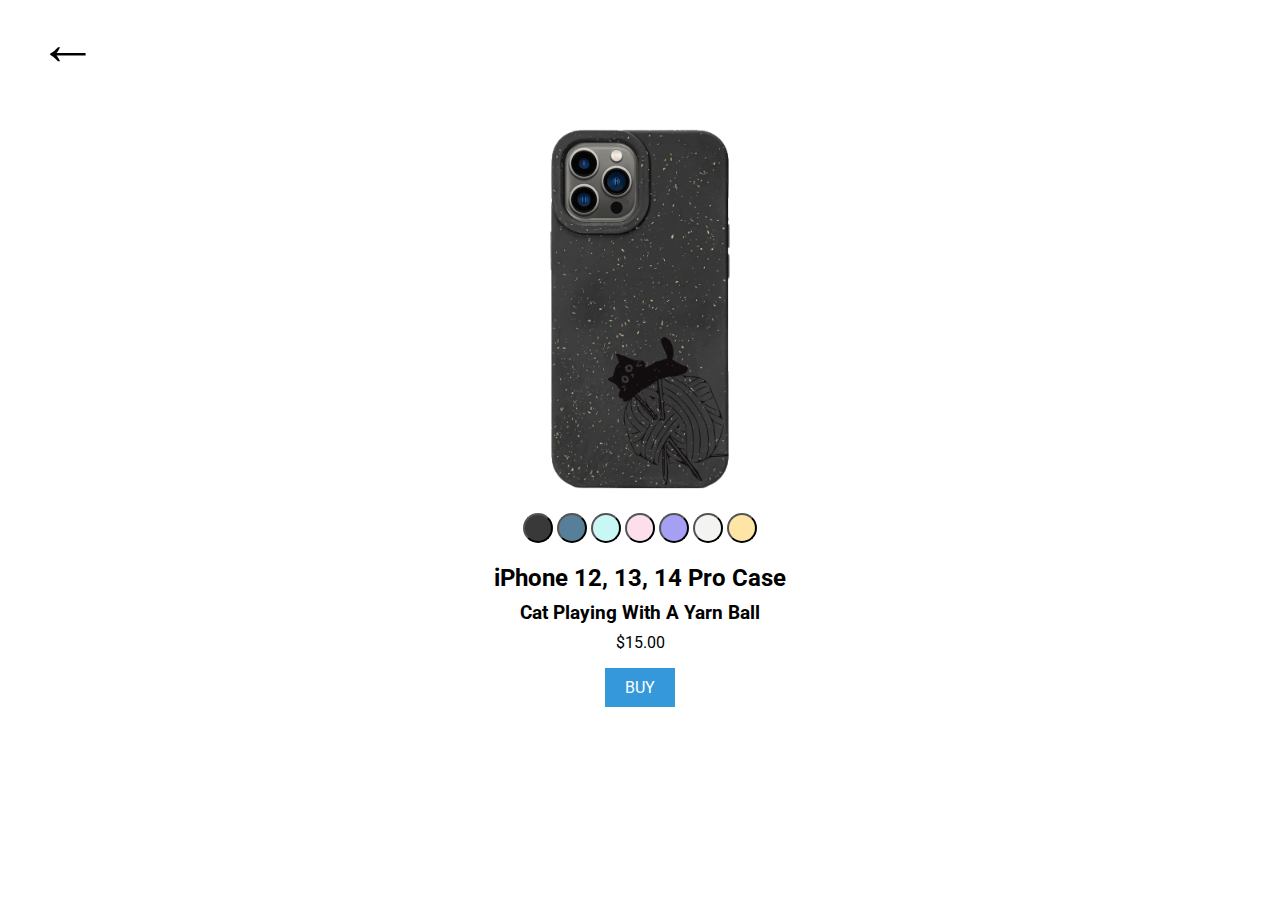
==== catball.html @ 8e000fd4 "added new features" ====
<!DOCTYPE html>
<html lang="en">
  <head>
    <meta charset="UTF-8" />
    <meta name="viewport" content="width=device-width, initial-scale=1.0" />
    <title>Document</title>
    <link rel="stylesheet" href="style.css" />
  </head>
  <body>
    <a href="index.html" id="back">&#8592;</a>

    <br />
    <div class="info-container">
      <img
        src="cat on yarn ball/black yarn.png"
        id="cat-yarn"
        alt="phone case with design"
      />

      <div class="buttons-container">
        <button class="black" id="black-cat-yarn"></button>
        <button class="blue" id="blue-cat-yarn"></button>
        <button class="mint" id="mint-cat-yarn"></button>
        <button class="pink" id="pink-cat-yarn"></button>
        <button class="purple" id="purple-cat-yarn"></button>
        <button class="white" id="white-cat-yarn"></button>
        <button class="yellow" id="yellow-cat-yarn"></button>
      </div>

      <h2>iPhone 12, 13, 14 Pro Case</h2>
      <h3>Cat Playing With A Yarn Ball</h3>
      <p>$15.00</p>

      <a
        href="https://portal.veinternational.org/buybuttons/us015434/btn/iphone-13-pro-case-with-design-002/"
      >
        <button class="buy">BUY</button>
      </a>
    </div>

    <script src="script.js"></script>
  </body>
</html>
---- style.css ----
@import url('https://fonts.googleapis.com/css2?family=Comic+Neue&family=Gabarito:wght@500&family=Lato&family=Montserrat&family=Mukta:wght@600&family=MuseoModerno:wght@600&family=Open+Sans&family=PT+Sans:wght@700&family=Pixelify+Sans:wght@600&family=Poppins:wght@500&family=REM:wght@300&family=Roboto&family=Roboto+Condensed&family=Roboto+Slab&family=Tilt+Neon&display=swap');

* {
  font-family: 'roboto';
}

a:link, :visited {
  text-decoration: none;
  color: inherit;
}

.container {
  width: 25%;
  text-align: center;
  height: 100%;
  float: left;
}

img {
  width: 400px;
}

.black,
.blue,
.blue,
.mint,
.pink,
.purple,
.white,
.yellow {
  display: inline-block;
  width: 30px;
  height: 30px;
  font-size: 16px;
  text-align: center;
  text-decoration: none;
  border-radius: 50%;
  background-color: #3498db;
  color: #fff;
  cursor: pointer;
  outline: none;
}

.black {
  background-color: #393939;
}

.blue {
  background-color: #577f99;
}

.mint {
  background-color: #c9f7f4;
}

.pink {
  background-color: #fbdfeb;
}

.purple {
  background-color: #a5a0f3;
}

.white {
  background-color: #f3f3f1;
}

.yellow {
  background-color: #fee4a5;
}



.buy {
  display: inline-block;
  padding: 10px 20px;
  font-size: 16px;
  text-align: center;
  text-decoration: none;
  background-color: #3498db;
  color: #fff;
  border: none;
  cursor: pointer;
  outline: none;
  transition: background-color 0.3s;
  margin-bottom: 40px;
}

.buy:hover {
  background-color: #2980b9;
}

h3 {
  margin-top: -10px;
}

p {
  margin-top: -10px;
}

#back {
  font-size: 60px;
  margin-left: 30px;
}

#back:hover {
  color: lightcoral;
}

.info-container {
  margin-top: 30px;
  text-align: center;
  justify-content: center;
  align-items: center;
}

.info-container img{
  width: 400px;
}
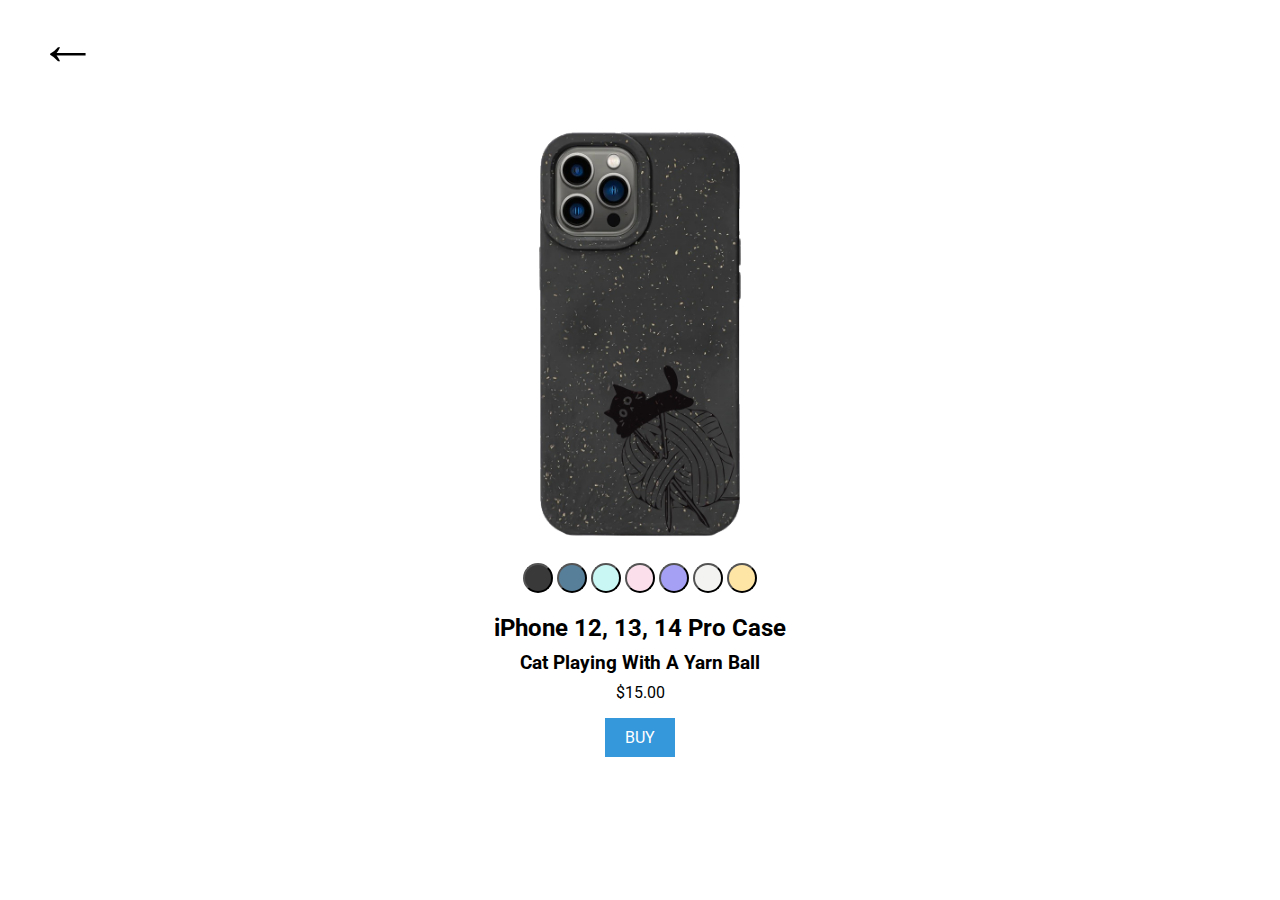
==== commit 6c3a8718: "'fixed'" ====
--- a/catball.html
+++ b/catball.html
@@ -7,7 +7,7 @@
     <link rel="stylesheet" href="style.css" />
   </head>
   <body>
-    <a href="index.html" id="back">&#8592;</a>
+    <a href="index.html"  id="back">&#8592;</a>
 
     <br />
     <div class="info-container">
@@ -32,7 +32,7 @@
       <p>$15.00</p>
 
       <a
-        href="https://portal.veinternational.org/buybuttons/us015434/btn/iphone-13-pro-case-with-design-002/"
+        href="https://portal.veinternational.org/buybuttons/us015434/btn/iphone-13-pro-case-with-design-002/" target="_blank"
       >
         <button class="buy">BUY</button>
       </a>
--- a/style.css
+++ b/style.css
@@ -115,5 +115,5 @@
 }
 
 .info-container img{
-  width: 400px;
+  width: 450px;
 }